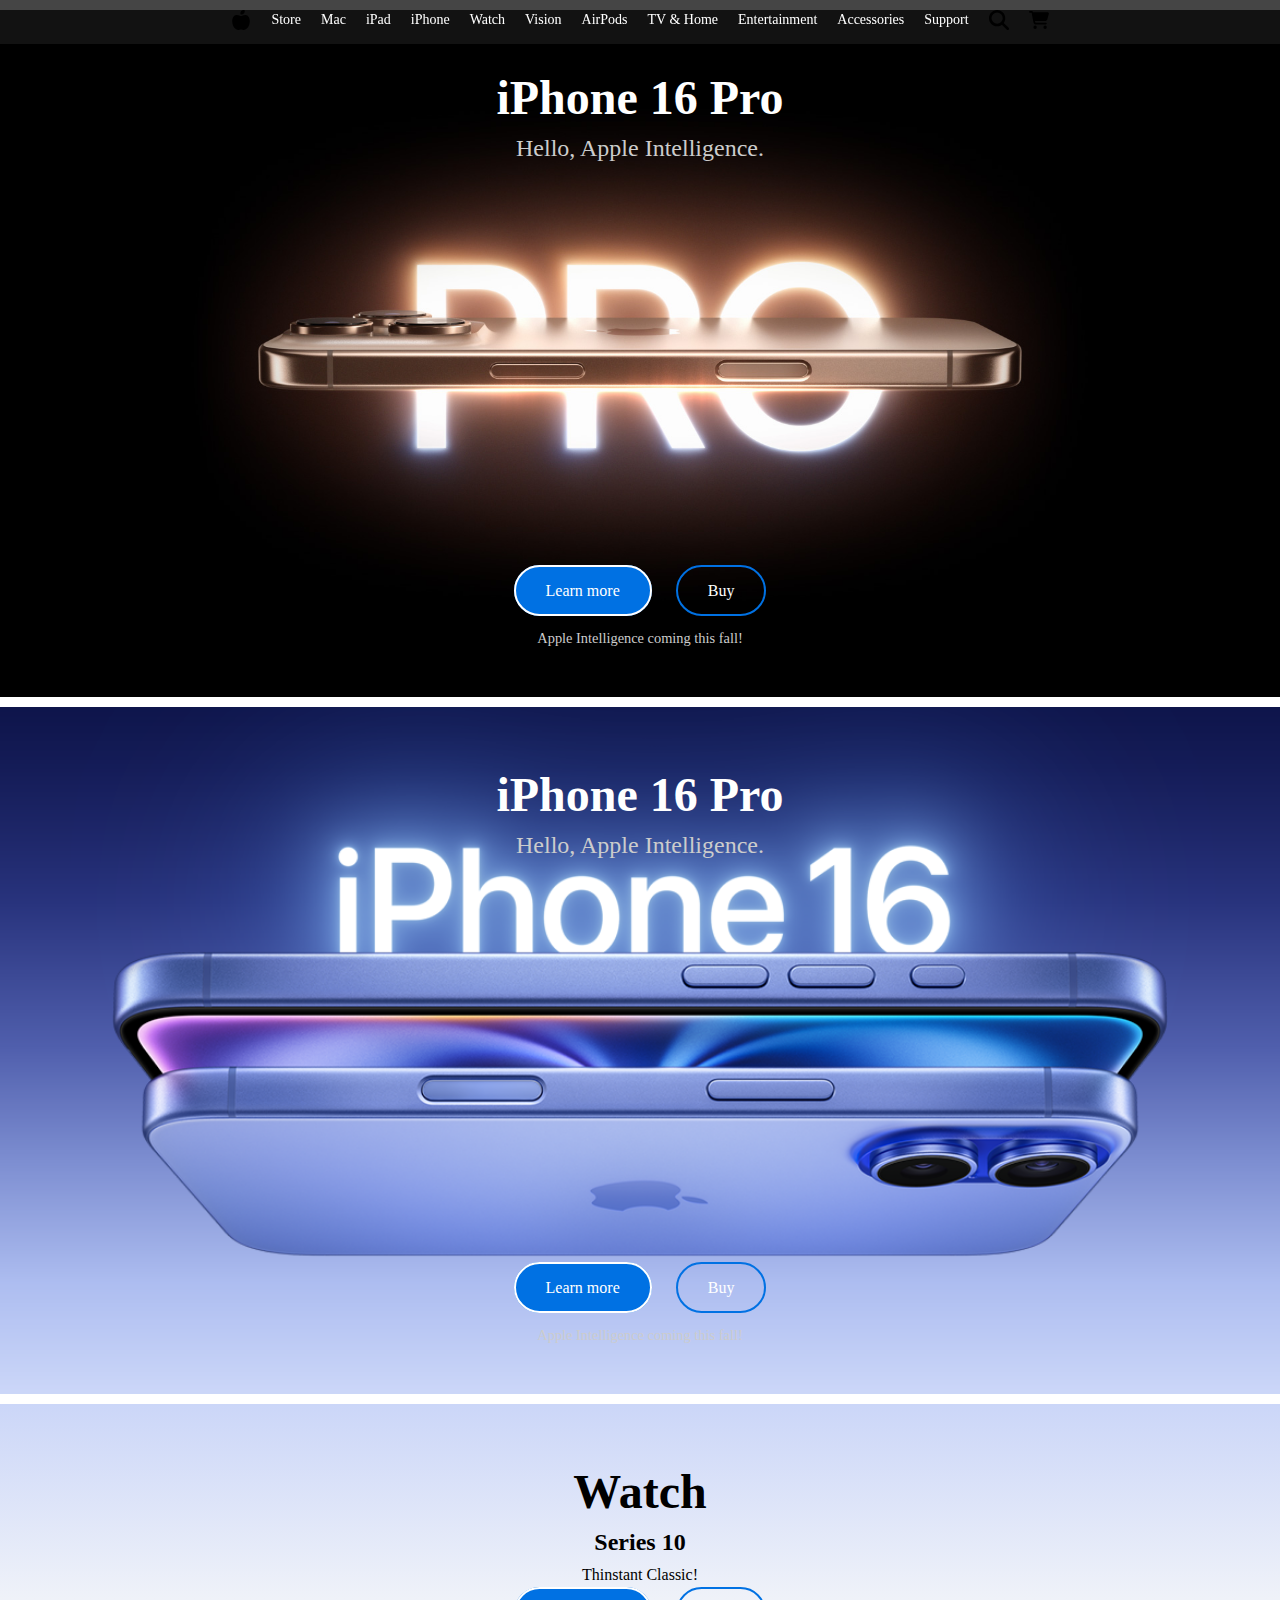
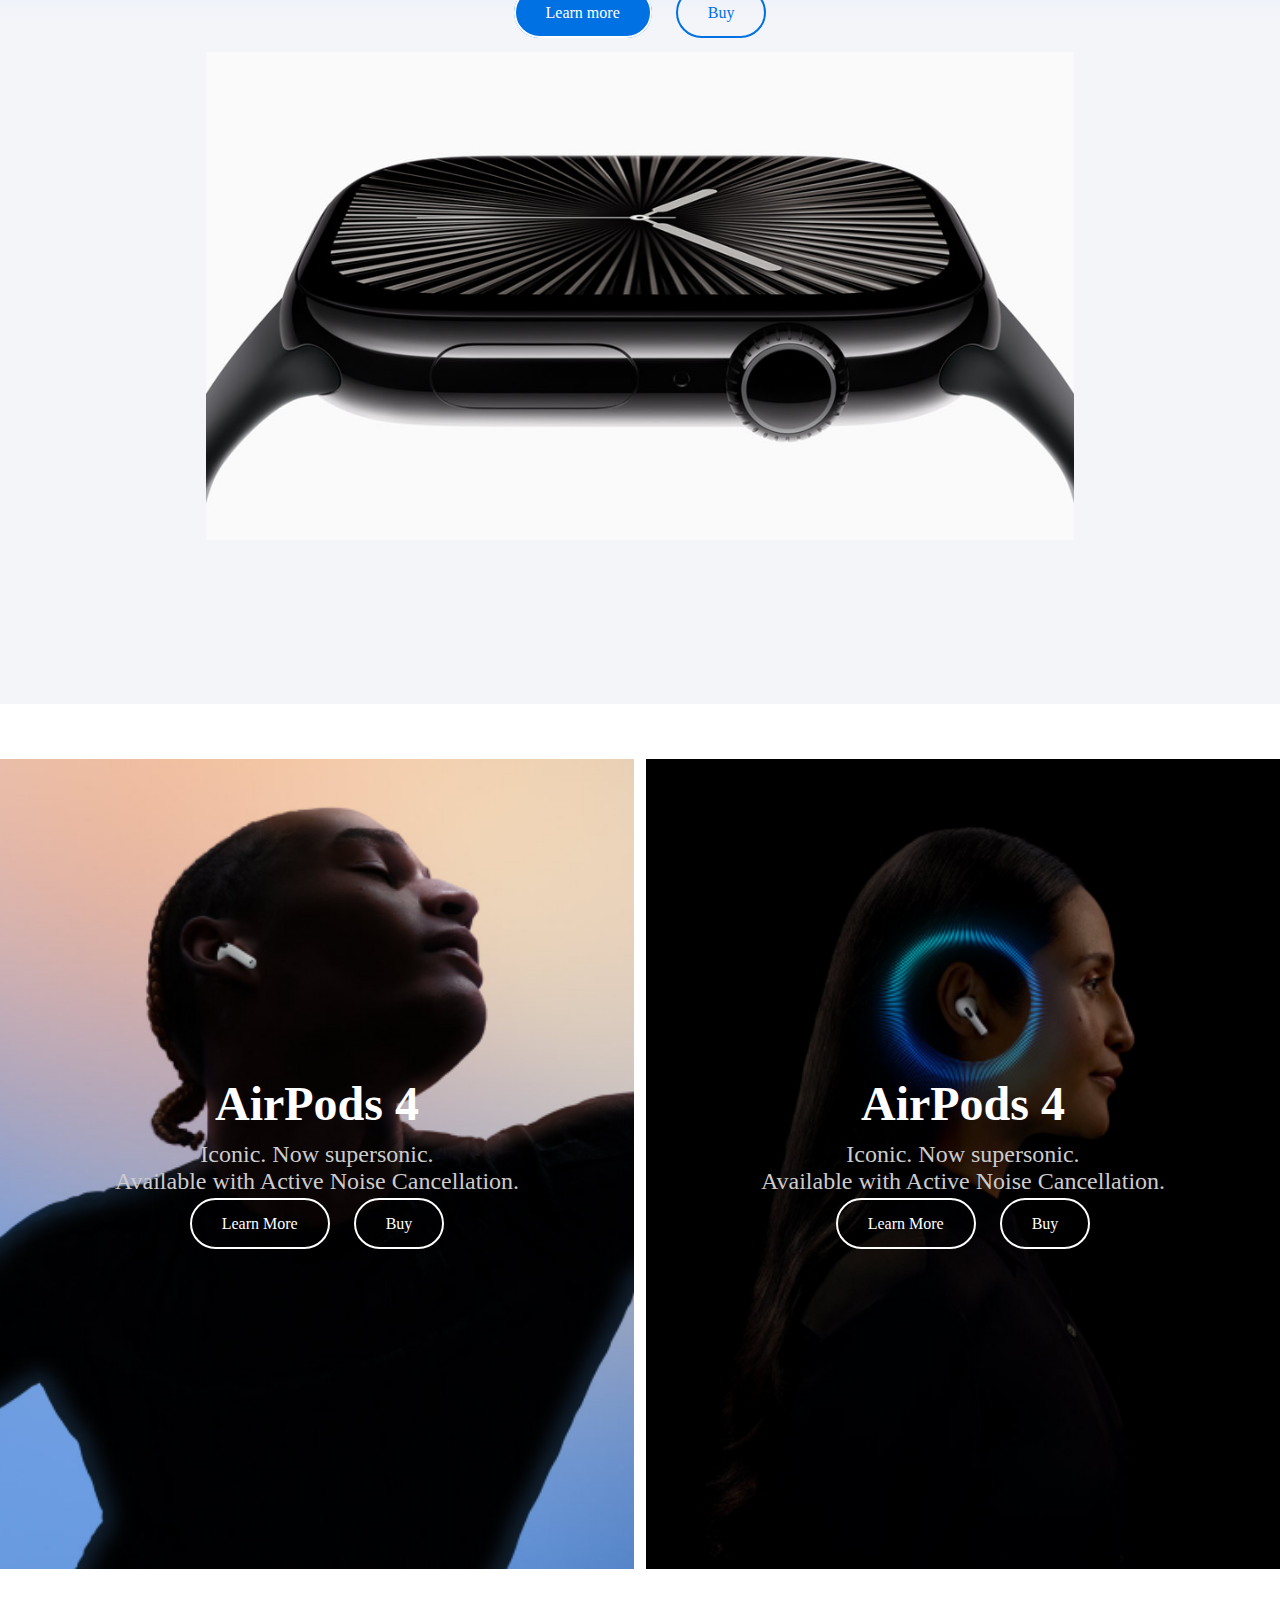
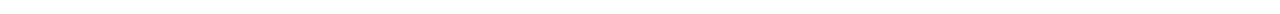
==== Assignments/Apple-Clone/index.html @ 14eb4946 "created the navbar of the website successfully. created hero sections and other sections as well.  a" ====
<!DOCTYPE html>
<html lang="en">
  <head>
    <meta charset="UTF-8" />
    <meta name="viewport" content="width=device-width, initial-scale=1.0" />
    <link rel="stylesheet" href="style.css" />

    <title>Apple Clone</title>
    <style></style>
  </head>

  <body>
    <header>
      <nav class="navbar">
        <div class="navbar-container">
          <ul class="navbar-links">
            <li>
              <a href="#"
                ><img src="apple-whole-solid.svg" alt="Apple Logo" class="logo"
              /></a>
            </li>
            <li><a href="#">Store</a></li>
            <li><a href="#">Mac</a></li>
            <li><a href="#">iPad</a></li>
            <li><a href="#">iPhone</a></li>
            <li><a href="#">Watch</a></li>
            <li><a href="#">Vision</a></li>
            <li><a href="#">AirPods</a></li>
            <li><a href="#">TV & Home</a></li>
            <li><a href="#">Entertainment</a></li>
            <li><a href="#">Accessories</a></li>
            <li><a href="#">Support</a></li>
            <li>
              <a href="#"
                ><img
                  src="magnifying-glass-solid.svg"
                  alt="Search"
                  class="icon"
              /></a>
            </li>
            <li>
              <a href="#"
                ><img src="cart-shopping-solid.svg" alt="Cart" class="icon"
              /></a>
            </li>
          </ul>
        </div>
      </nav>
    </header>

    <main>
      <!-- section 1  -->
      <section class="hero">
        <div class="hero-content">
          <div class="topdiv">
            <h1>iPhone 16 Pro</h1>
            <p class="subtitle">Hello, Apple Intelligence.</p>
          </div>
          <div class="hero-buttons">
            <a href="#" class="btn learn-more">Learn more</a>
            <a href="#" class="btn buy">Buy</a>
          </div>
          <p class="coming-soon">Apple Intelligence coming this fall!</p>
        </div>
      </section>

      <!-- section 2  -->
      <section class="hero2">
        <div class="hero-content">
          <div class="topdiv">
            <h1>iPhone 16 Pro</h1>
            <p class="subtitle">Hello, Apple Intelligence.</p>
          </div>
          <div class="hero-buttons">
            <a href="#" class="btn learn-more">Learn more</a>
            <a href="#" class="btn buy">Buy</a>
          </div>
          <p class="coming-soon">Apple Intelligence coming this fall!</p>
        </div>
      </section>

      <!-- section 3  -->
      <section class="hero3">
        <div class="hero-content">
          <div class="">
            <h1 style="color: black">Watch</h1>
            <h2 style="margin: 10px">Series 10</h2>
          </div>
          <p style="margin: 10px" class="">Thinstant Classic!</p>
          <div class="hero-buttons">
            <a href="#" class="btn learn-more">Learn more</a>
            <a style="color: #0071e3" href="#" class="btn buy">Buy</a>
          </div>
        </div>
        <div>
          <img width="70%" src="Apple-Watch-Series-10-hero.jpg" alt="Watch" />
        </div>
      </section>

      <!-- section 4  -->
      <section class="section4">

        <div class="sections section1">
          <div class="hero-content">
            <h1>AirPods 4</h1>
            <p class="subtitle">
              Iconic. Now supersonic.<br />Available with Active Noise
              Cancellation.
            </p>
            <div class="hero-buttons">
              <a href="#" class="btn">Learn More</a>
              <a href="#" class="btn buy-btn">Buy</a>
            </div>
          </div>
        </div>

        <div class="sections section2">
          <div class="hero-content">
            <h1>AirPods 4</h1>
            <p class="subtitle">
              Iconic. Now supersonic.<br />Available with Active Noise
              Cancellation.
            </p>
            <div class="hero-buttons">
              <a href="#" class="btn">Learn More</a>
              <a href="#" class="btn buy-btn">Buy</a>
            </div>
          </div>
        </div>

        
      </section>
      
    </main>

    <footer></footer>
  </body>
</html>
---- Assignments/Apple-Clone/style.css ----
* {
  margin: 0;
  padding: 0;
  box-sizing: border-box;
}

body {
  font-family: "Times New Roman", serif, sans-serif;
}
section {
  margin-top: 10px;
  padding: 0;
}
/* navbar  */
.navbar {
  background-color: rgba(22, 22, 23, 0.8);
  padding: 10px 20px;
  position: fixed;
  width: 100%;
  top: 0;
  z-index: 1000;
}

.navbar-container {
  max-width: 1200px;
  margin: 0 auto;
  display: flex;
  justify-content: center;
  align-items: center;
}

.navbar-logo {
  display: flex;
  align-items: center;
}

.logo {
  width: 20px;
  height: 20px;
}

.navbar-links {
  list-style: none;
  display: flex;
  gap: 20px;
}

.navbar-links li a {
  color: white;
  text-decoration: none;
  font-size: 14px;
  transition: color 0.3s ease;
}

.navbar-links li a:hover {
  color: #a1a1a1;
}

.navbar-icons {
  display: flex;
  gap: 15px;
}

.icon {
  width: 20px;
  height: 20px;
  cursor: pointer;
}

.icon:hover {
  opacity: 0.7;
}

/*  hero section  */
.hero {
  text-align: center;
  padding: 50px 20px;
  background-image: url(./hero_endframe__b3cjfkquc2s2_xlarge.jpg);
  background-repeat: no-repeat;
  background-size: cover;
  background-position: center;
  height: 100%;
}
.hero2 {
  text-align: center;
  padding: 50px 20px;
  background-image: url(./iphone-16.png);
  background-repeat: no-repeat;
  background-size: cover;
  background-position: center;
  height: 100%;
}
.hero3 {
  background: linear-gradient(
    0deg,
    rgba(243, 245, 249, 1) 0%,
    rgba(243, 245, 249, 1) 0%,
    rgba(243, 245, 249, 1) 76%,
    rgba(203, 214, 248, 1) 100%
  );
  text-align: center;
  padding: 50px 20px;
  height: 100vh;
}
.hero-content {
  max-width: 1200px;
  margin: 0 auto;
}

h1 {
  margin-top: 10px;
  font-size: 3em;
  color: white;
}

.subtitle {
  font-size: 1.5em;
  margin: 10px 0;
  color: #cccccc;
  font-weight: 400;
}

.topdiv {
  margin-bottom: 35%;
}
.hero-buttons {
  margin: 20px 0;
  margin-bottom: 30px;
}

.btn {
  padding: 15px 30px;
  margin: 0 10px;
  font-size: 16px;
  color: white;
  border: 2px solid white;
  border-radius: 50px;
  text-decoration: none;
  transition: background-color 0.3s ease;
}

.learn-more {
  background-color: #0071e3;
}

.buy {
  background-color: transparent;
  border-color: #0071e3;
}

.btn:hover {
  background-color: #004ea8;
}

.coming-soon {
  font-size: 0.9em;
  margin-top: 10px;
  color: #cccccc;
}

/* section 4 */
.section4 {
  width: 100%;
  height: 100vh;
  display: flex;
  justify-content: space-around;
  align-items: center;gap: 12px;
}
.sections {
  width: 50%;
  height: 90vh;
  background: linear-gradient(to bottom right, #F9E9E0, #A5CBE4);
  display: flex;
  justify-content: center;
  align-items: center;
  text-align: center;
  color: white;
  position: relative;
}
.section1{
    background-image: url(airpods.png);
    background-position: center;
    background-repeat: no-repeat;
    background-size: cover;
}
.section2{
    background-image: url(Screenshot\ 2024-10-23\ 020349.png);
    background-position: center;
    background-repeat: no-repeat;
    background-size: cover;
}
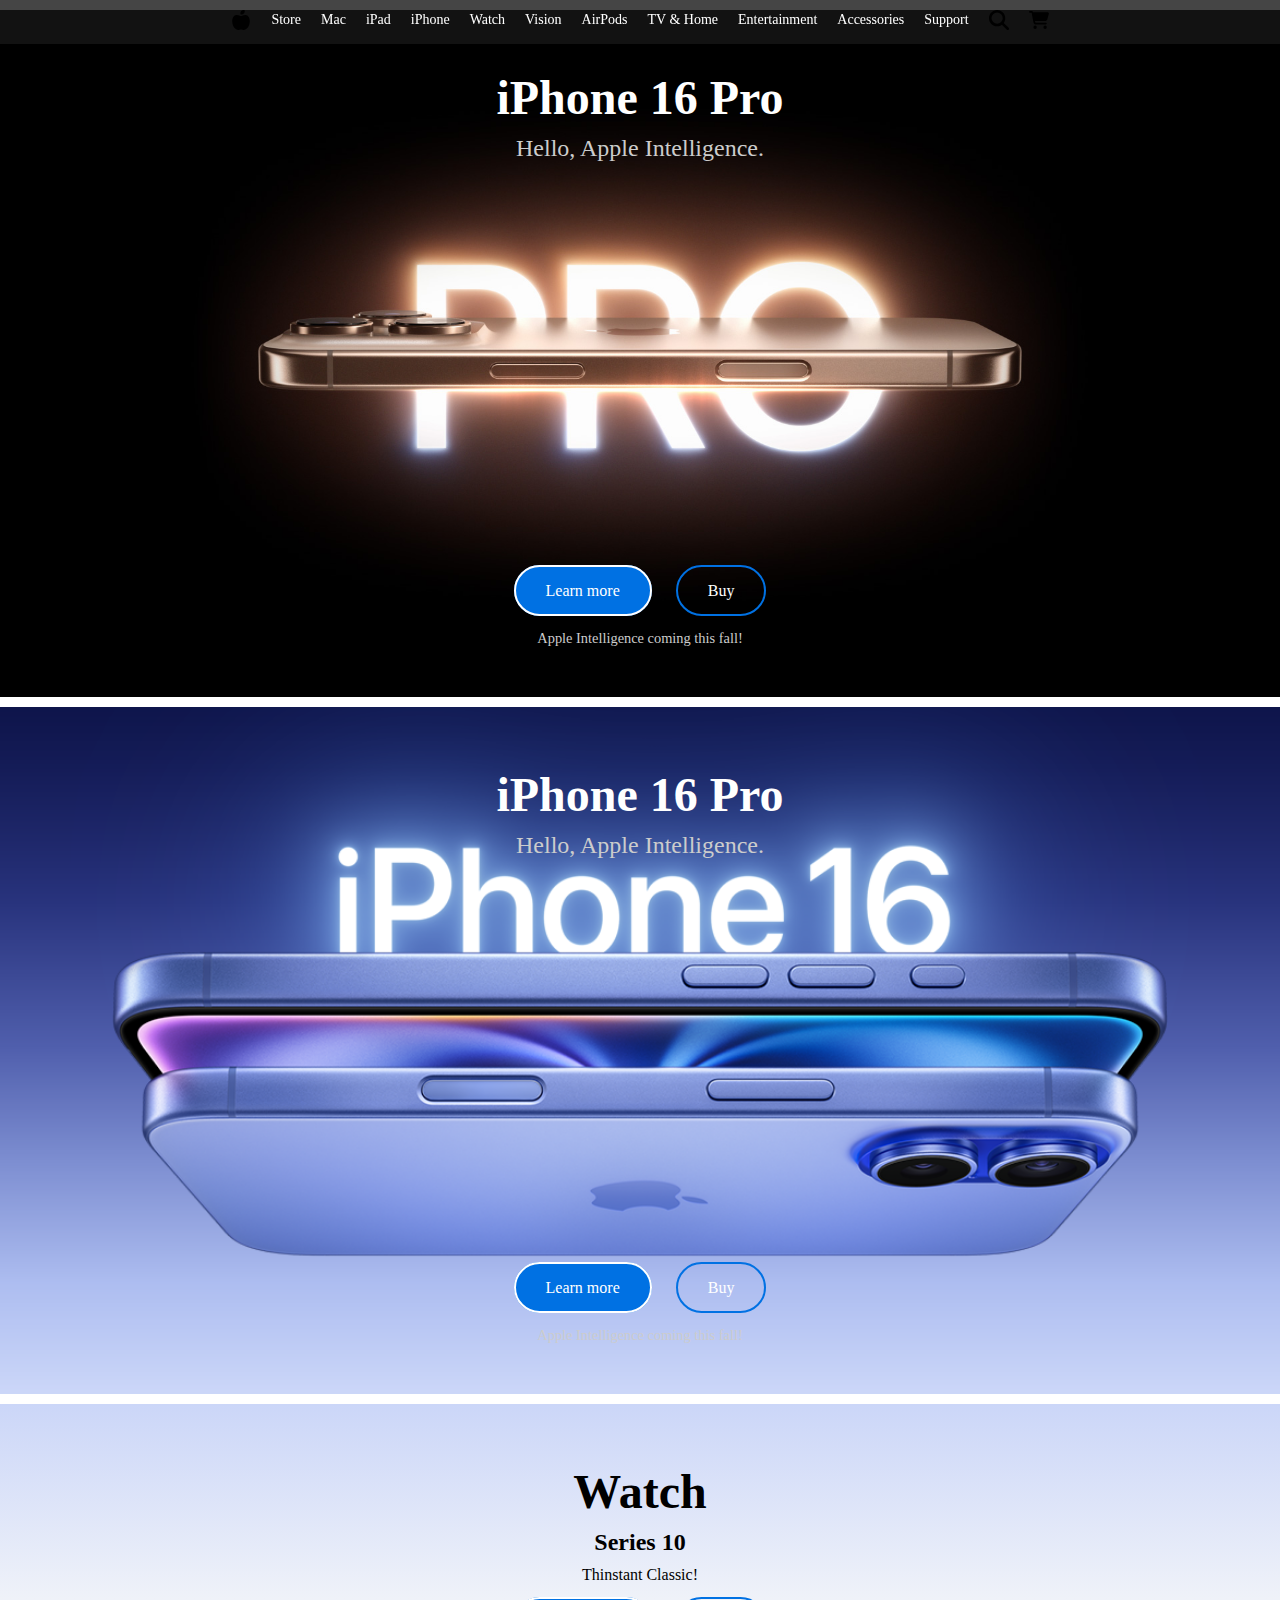
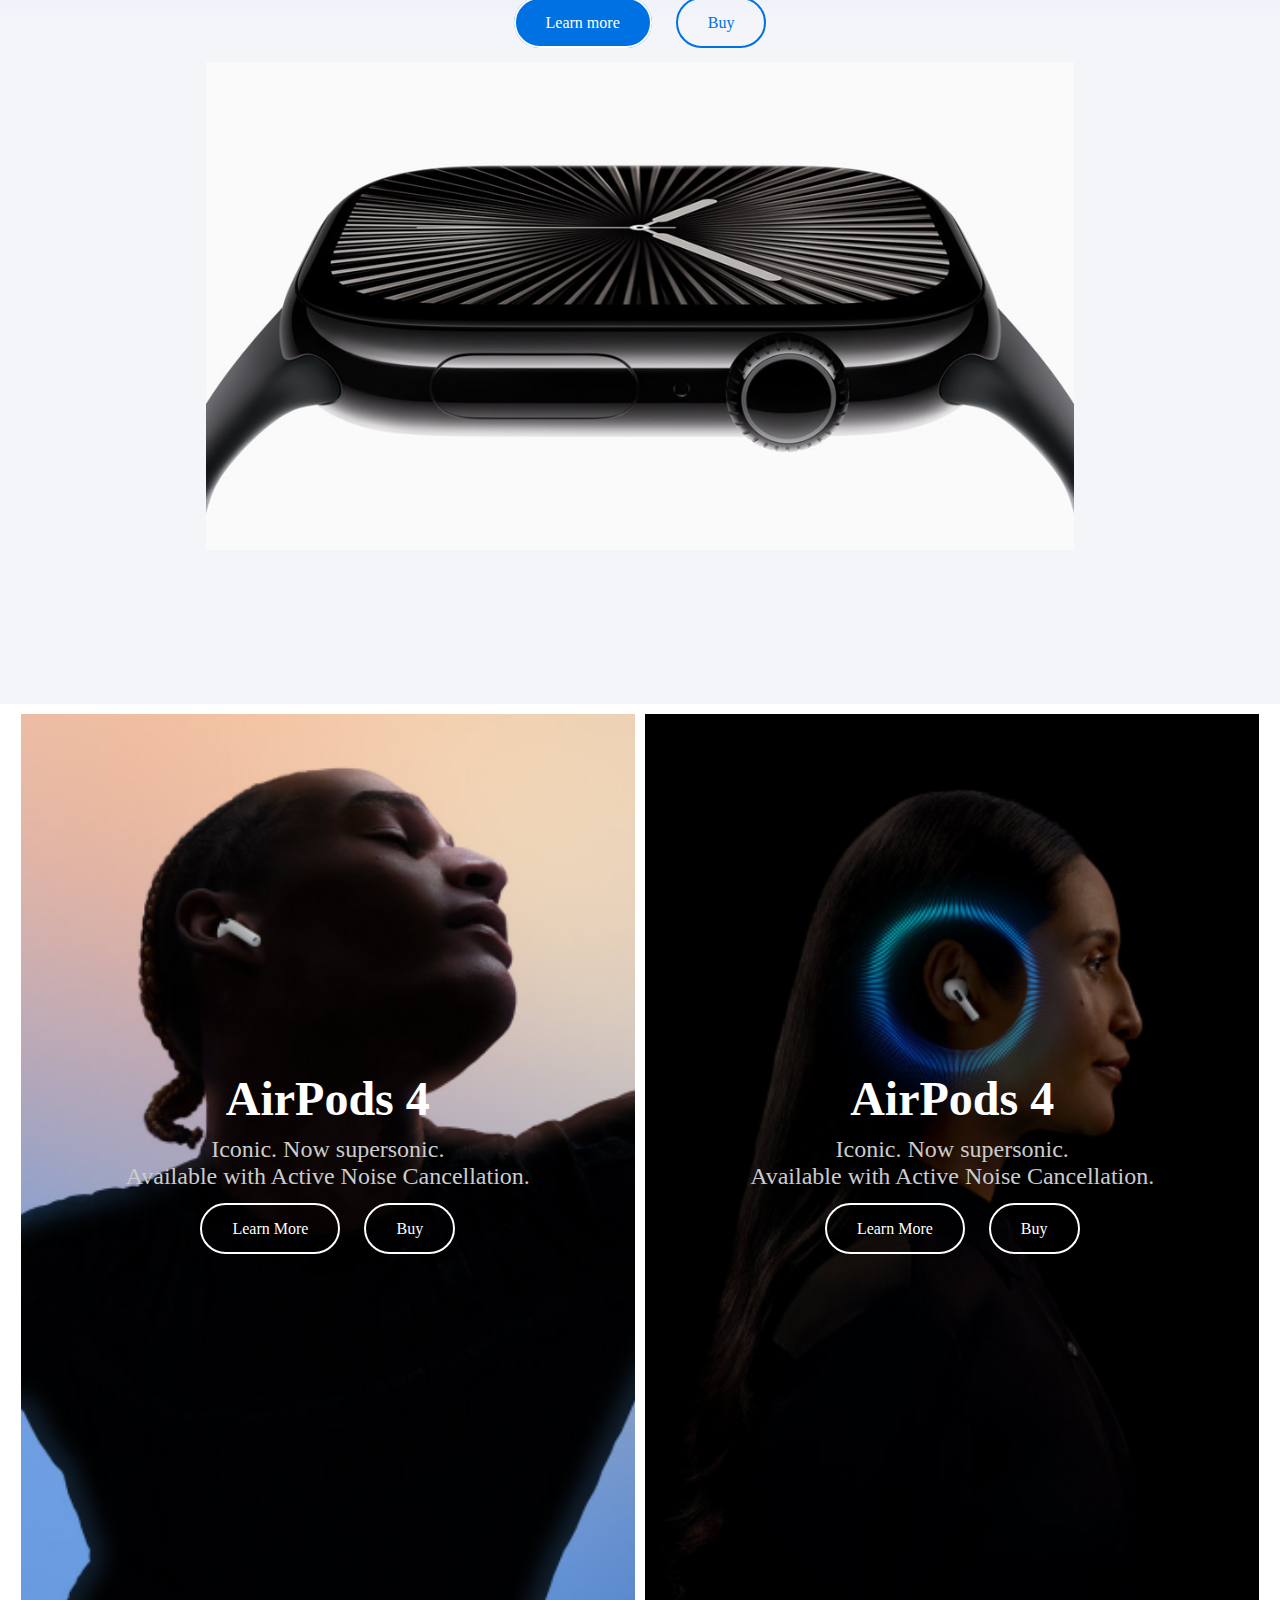
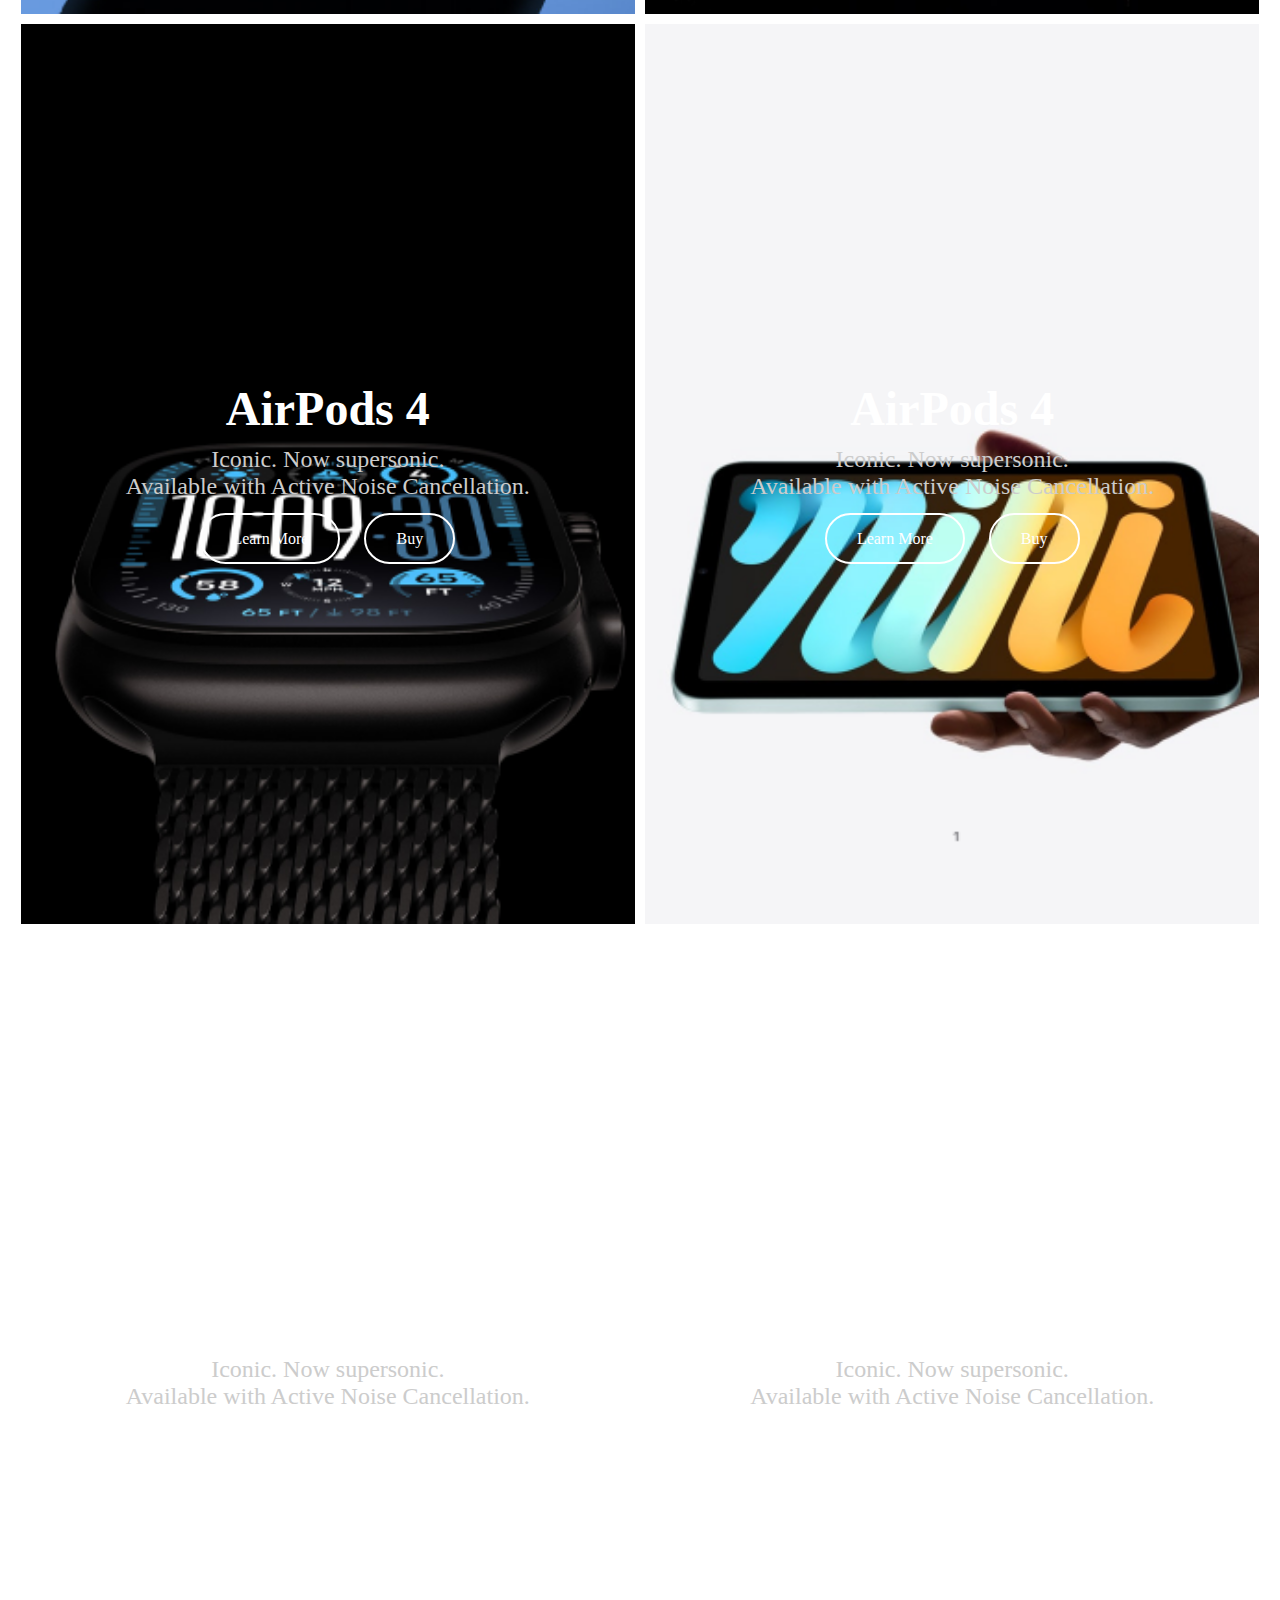
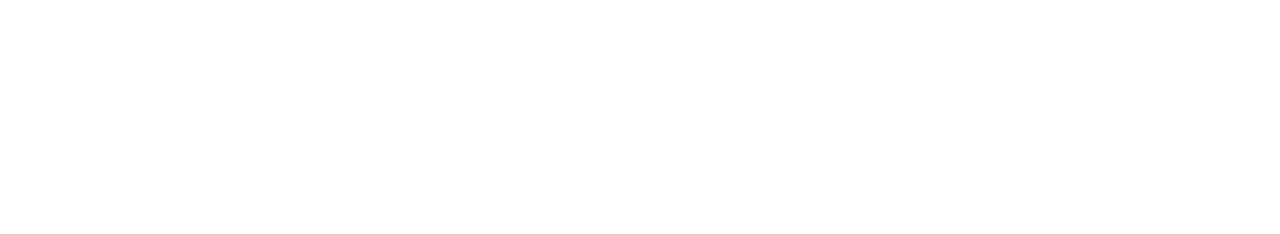
==== commit d377ed6a: "made some change. added assets folder and move all picture over there. made other sections as well." ====
--- a/Assignments/Apple-Clone/index.html
+++ b/Assignments/Apple-Clone/index.html
@@ -16,7 +16,7 @@
           <ul class="navbar-links">
             <li>
               <a href="#"
-                ><img src="apple-whole-solid.svg" alt="Apple Logo" class="logo"
+                ><img src="./assets/apple-whole-solid.svg" alt="Apple Logo" class="logo"
               /></a>
             </li>
             <li><a href="#">Store</a></li>
@@ -33,14 +33,14 @@
             <li>
               <a href="#"
                 ><img
-                  src="magnifying-glass-solid.svg"
+                  src="./assets/magnifying-glass-solid.svg"
                   alt="Search"
                   class="icon"
               /></a>
             </li>
             <li>
               <a href="#"
-                ><img src="cart-shopping-solid.svg" alt="Cart" class="icon"
+                ><img src="./assets/cart-shopping-solid.svg" alt="Cart" class="icon"
               /></a>
             </li>
           </ul>
@@ -93,43 +93,94 @@
           </div>
         </div>
         <div>
-          <img width="70%" src="Apple-Watch-Series-10-hero.jpg" alt="Watch" />
+          <img width="70%" src="./assets/Apple-Watch-Series-10-hero-240909_big.jpg.large.jpg" alt="Watch" />
         </div>
       </section>
 
-      <!-- section 4  -->
+
+      <!-- section 4 -->
       <section class="section4">
 
         <div class="sections section1">
-          <div class="hero-content">
-            <h1>AirPods 4</h1>
-            <p class="subtitle">
-              Iconic. Now supersonic.<br />Available with Active Noise
-              Cancellation.
-            </p>
-            <div class="hero-buttons">
-              <a href="#" class="btn">Learn More</a>
-              <a href="#" class="btn buy-btn">Buy</a>
+            <div class="hero-content">
+                <h1>AirPods 4</h1>
+                <p class="subtitle">
+                    Iconic. Now supersonic.<br />Available with Active Noise Cancellation.
+                </p>
+                <div class="hero-buttons">
+                    <a href="#" class="btn">Learn More</a>
+                    <a href="#" class="btn buy-btn">Buy</a>
+                </div>
             </div>
-          </div>
         </div>
-
+    
         <div class="sections section2">
-          <div class="hero-content">
-            <h1>AirPods 4</h1>
-            <p class="subtitle">
-              Iconic. Now supersonic.<br />Available with Active Noise
-              Cancellation.
-            </p>
-            <div class="hero-buttons">
-              <a href="#" class="btn">Learn More</a>
-              <a href="#" class="btn buy-btn">Buy</a>
+            <div class="hero-content">
+                <h1>AirPods 4</h1>
+                <p class="subtitle">
+                    Iconic. Now supersonic.<br />Available with Active Noise Cancellation.
+                </p>
+                <div class="hero-buttons">
+                    <a href="#" class="btn">Learn More</a>
+                    <a href="#" class="btn buy-btn">Buy</a>
+                </div>
             </div>
-          </div>
         </div>
-
-        
-      </section>
+    
+        <div class="sections section3">
+            <div class="hero-content">
+                <h1>AirPods 4</h1>
+                <p class="subtitle">
+                    Iconic. Now supersonic.<br />Available with Active Noise Cancellation.
+                </p>
+                <div class="hero-buttons">
+                    <a href="#" class="btn">Learn More</a>
+                    <a href="#" class="btn buy-btn">Buy</a>
+                </div>
+            </div>
+        </div>
+    
+        <div class="sections sectionf">
+            <div class="hero-content">
+                <h1>AirPods 4</h1>
+                <p class="subtitle">
+                    Iconic. Now supersonic.<br />Available with Active Noise Cancellation.
+                </p>
+                <div class="hero-buttons">
+                    <a href="#" class="btn">Learn More</a>
+                    <a href="#" class="btn buy-btn">Buy</a>
+                </div>
+            </div>
+        </div>
+    
+        <div class="sections section5">
+            <div class="hero-content">
+                <h1>AirPods 4</h1>
+                <p class="subtitle">
+                    Iconic. Now supersonic.<br />Available with Active Noise Cancellation.
+                </p>
+                <div class="hero-buttons">
+                    <a href="#" class="btn">Learn More</a>
+                    <a href="#" class="btn buy-btn">Buy</a>
+                </div>
+            </div>
+        </div>
+    
+        <div class="sections section6">
+            <div class="hero-content">
+                <h1>AirPods 4</h1>
+                <p class="subtitle">
+                    Iconic. Now supersonic.<br />Available with Active Noise Cancellation.
+                </p>
+                <div class="hero-buttons">
+                    <a href="#" class="btn">Learn More</a>
+                    <a href="#" class="btn buy-btn">Buy</a>
+                </div>
+            </div>
+        </div>
+    
+    </section>
+    
       
     </main>
 
--- a/Assignments/Apple-Clone/style.css
+++ b/Assignments/Apple-Clone/style.css
@@ -75,7 +75,7 @@
 .hero {
   text-align: center;
   padding: 50px 20px;
-  background-image: url(./hero_endframe__b3cjfkquc2s2_xlarge.jpg);
+  background-image: url(./assets/hero_endframe__b3cjfkquc2s2_xlarge.jpg);
   background-repeat: no-repeat;
   background-size: cover;
   background-position: center;
@@ -84,7 +84,7 @@
 .hero2 {
   text-align: center;
   padding: 50px 20px;
-  background-image: url(./iphone-16.png);
+  background-image: url(./assets/iphone-16.png);
   background-repeat: no-repeat;
   background-size: cover;
   background-position: center;
@@ -124,7 +124,7 @@
   margin-bottom: 35%;
 }
 .hero-buttons {
-  margin: 20px 0;
+  margin: 30px 0;
   margin-bottom: 30px;
 }
 
@@ -163,13 +163,15 @@
   width: 100%;
   height: 100vh;
   display: flex;
-  justify-content: space-around;
-  align-items: center;gap: 12px;
-}
+  justify-content: center;
+  align-items: center;
+  flex-wrap: wrap; /* Allow wrapping to create multiple rows */
+  gap: 10px; /* Space between sections */
+}
+
 .sections {
-  width: 50%;
-  height: 90vh;
-  background: linear-gradient(to bottom right, #F9E9E0, #A5CBE4);
+  width: 48%; /* Width set to allow 2 sections per row */
+  height: 100vh; /* Adjusted height to fit 3 rows */
   display: flex;
   justify-content: center;
   align-items: center;
@@ -177,15 +179,41 @@
   color: white;
   position: relative;
 }
-.section1{
-    background-image: url(airpods.png);
-    background-position: center;
-    background-repeat: no-repeat;
-    background-size: cover;
-}
-.section2{
-    background-image: url(Screenshot\ 2024-10-23\ 020349.png);
-    background-position: center;
-    background-repeat: no-repeat;
-    background-size: cover;
-}
+
+/* Different background images for each section */
+.section1 {
+  background-image: url(./assets/airpods.png);
+  background-position: center;
+  background-repeat: no-repeat;
+  background-size: cover;
+}
+.section2 {
+  background-image: url(./assets/Screenshot\ 2024-10-23\ 020349.png);
+  background-position: center;
+  background-repeat: no-repeat;
+  background-size: cover;
+}
+.section3 {
+  background-image: url(./assets/applewatch.png);
+  background-position: center;
+  background-repeat: no-repeat;
+  background-size: cover;
+}
+.sectionf {
+  background-image: url(./assets/ipod.png);
+  background-position: center;
+  background-repeat: no-repeat;
+  background-size: cover;
+}
+.section5 {
+  background-image: url(./assets/);
+  background-position: center;
+  background-repeat: no-repeat;
+  background-size: cover;
+}
+.section6 {
+  /* background-image: url(./assets/image6.png); */
+  background-position: center;
+  background-repeat: no-repeat;
+  background-size: cover;
+}
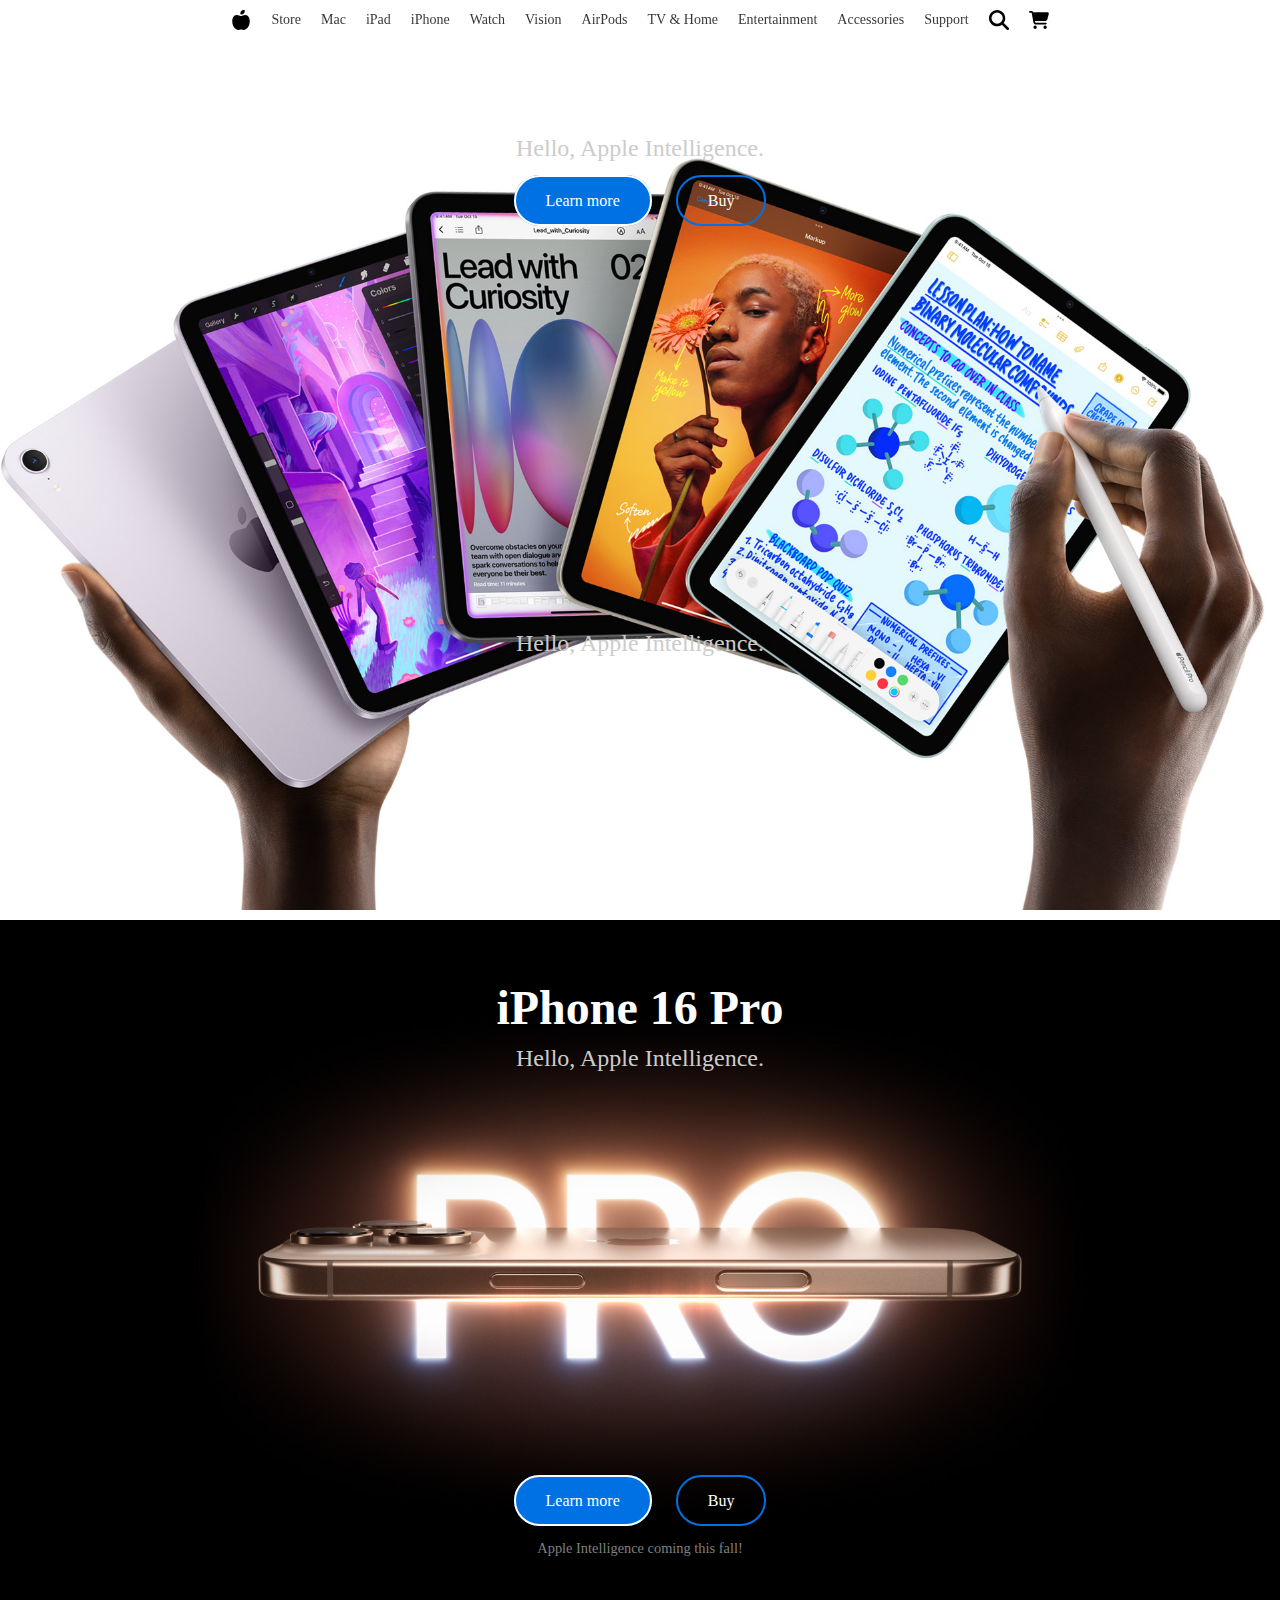
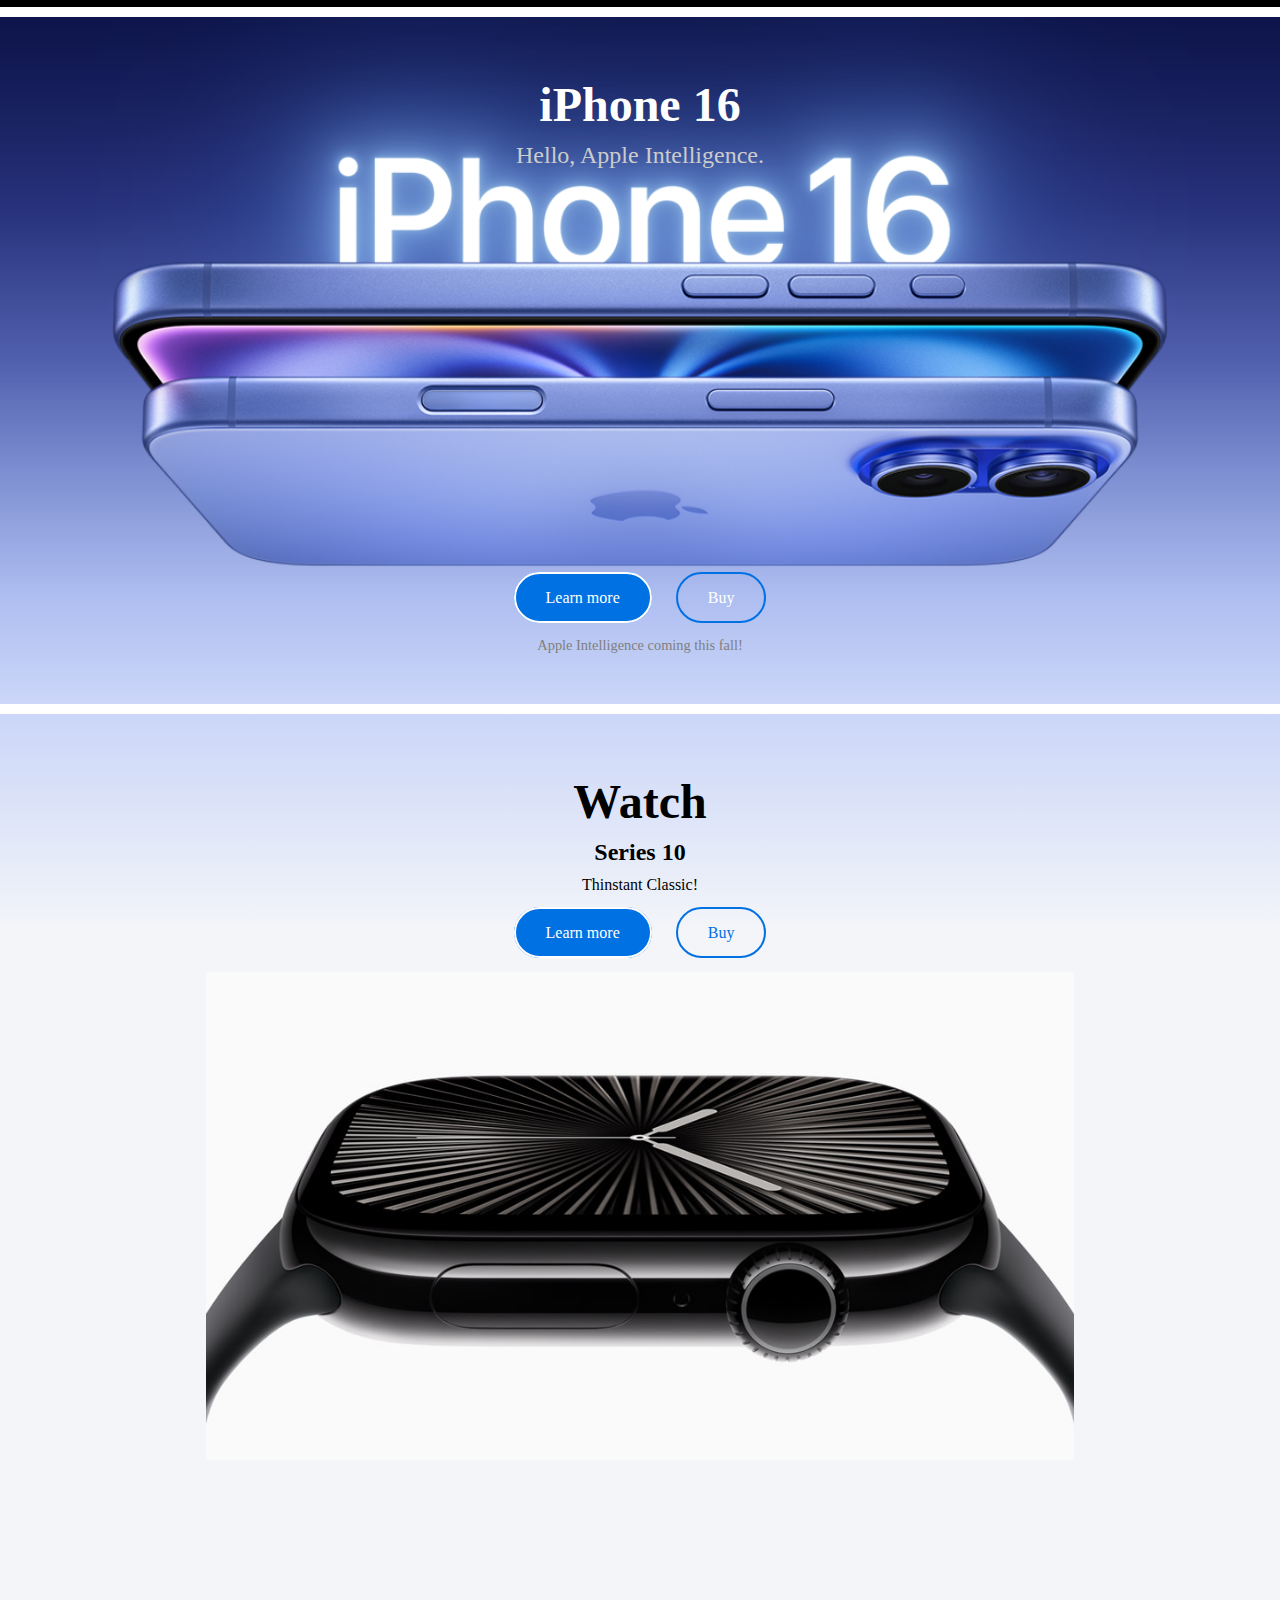
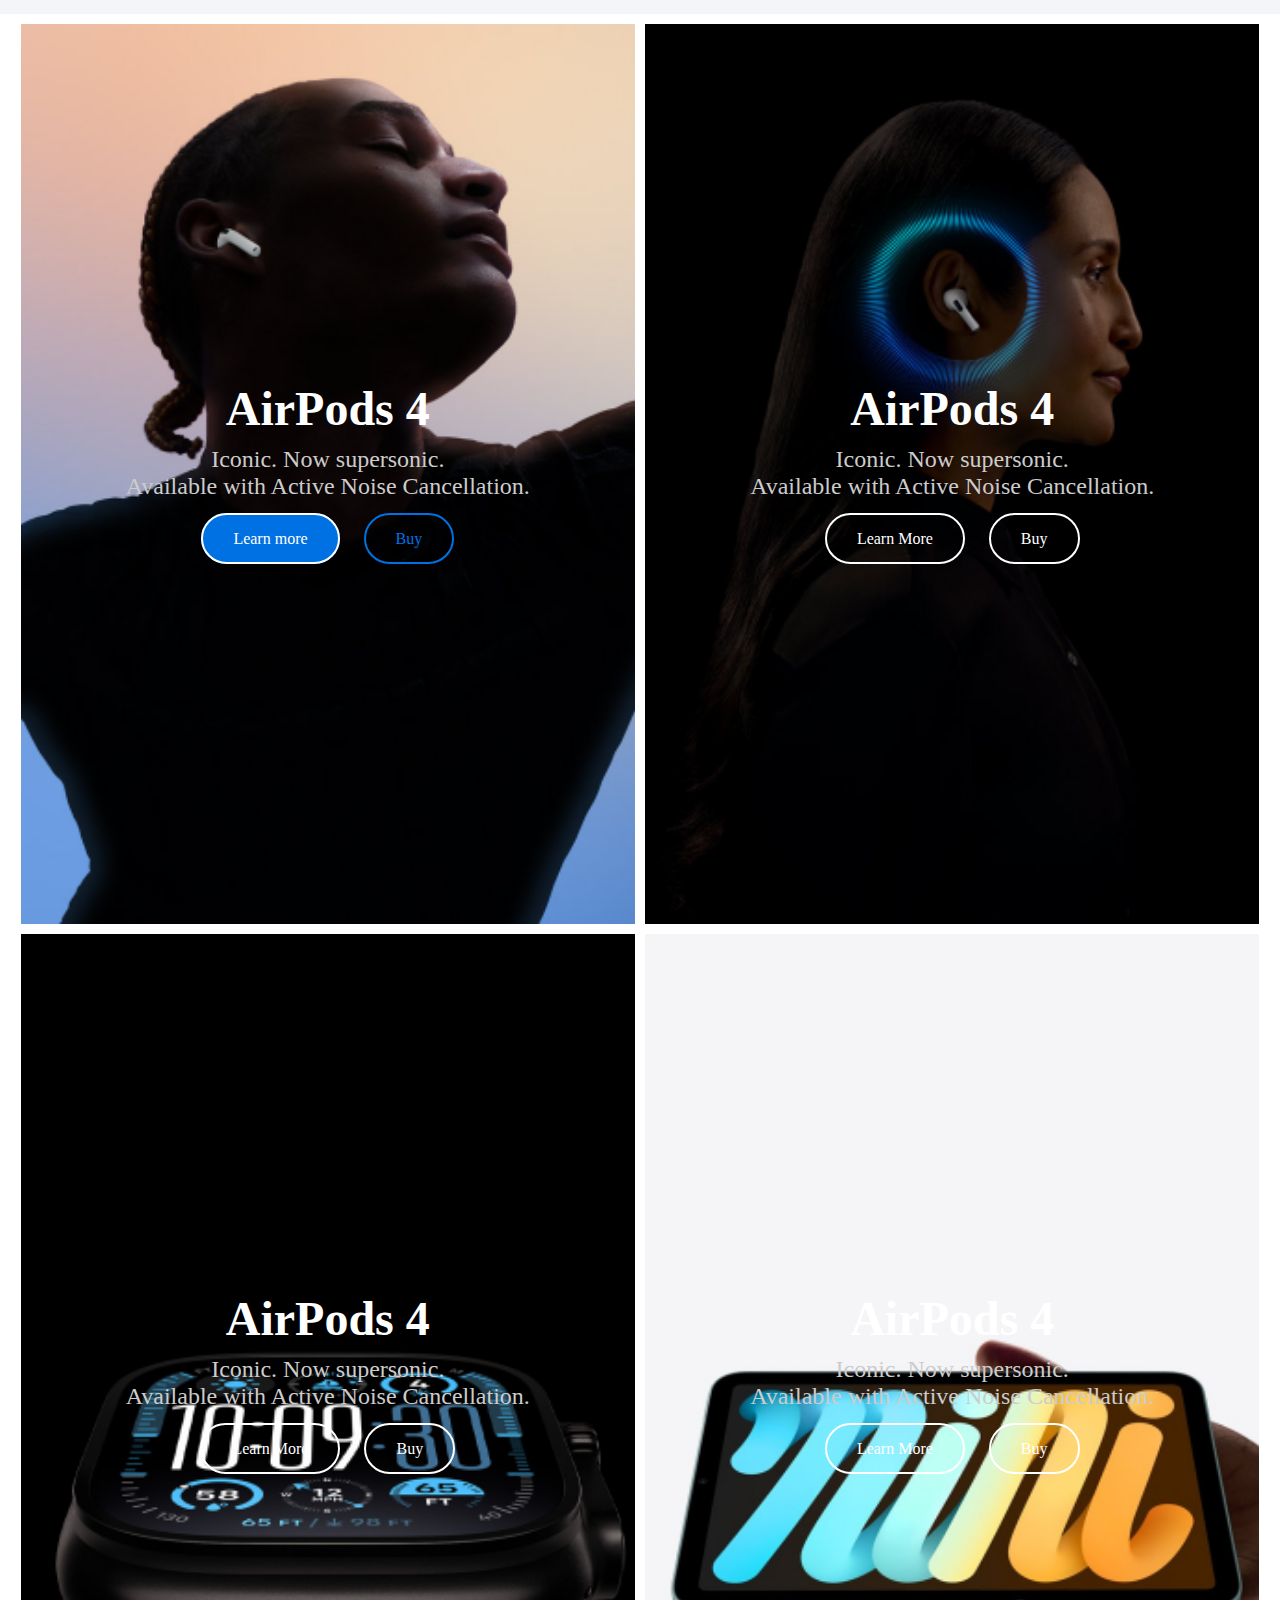
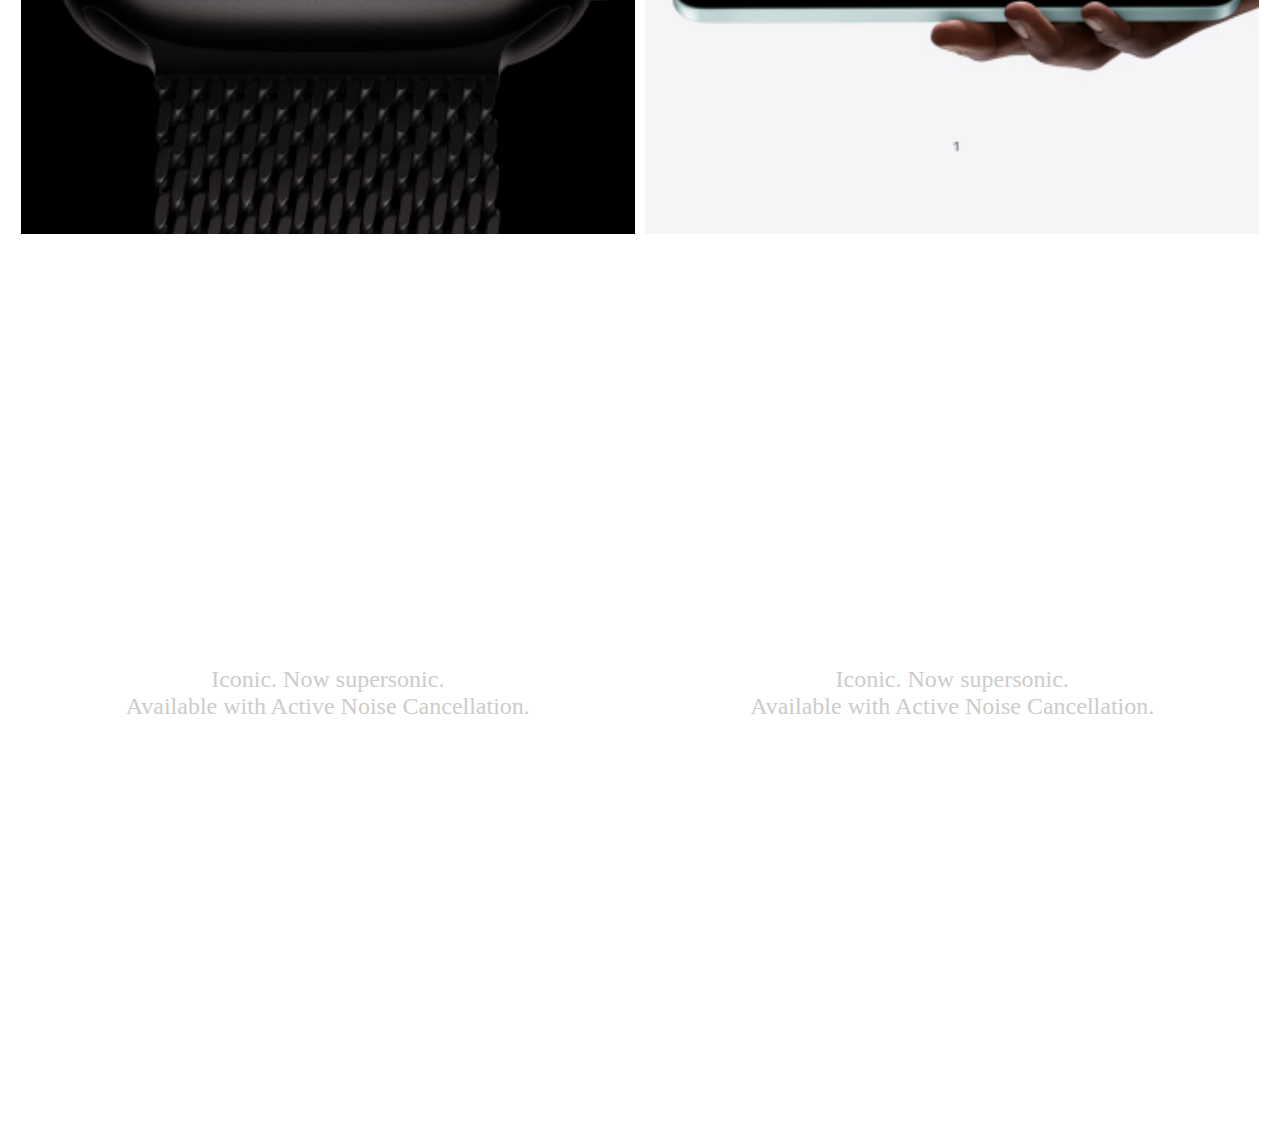
==== commit 473acfae: "added one more section on the top" ====
--- a/Assignments/Apple-Clone/index.html
+++ b/Assignments/Apple-Clone/index.html
@@ -49,6 +49,21 @@
     </header>
 
     <main>
+       <!-- section 0  -->
+       <section class="hero0">
+        <div class="hero-content">
+          <div class="topdiv">
+            <h1>iPad mini</h1>
+            <p class="subtitle">Hello, Apple Intelligence.</p>
+             <div class="hero-buttons">
+            <a href="#" class="btn learn-more">Learn more</a>
+            <a href="#" class="btn buy">Buy</a>
+          </div>
+          </div>
+         
+          <p class="subtitle">Hello, Apple Intelligence.</p>
+        </div>
+      </section>
       <!-- section 1  -->
       <section class="hero">
         <div class="hero-content">
@@ -68,7 +83,7 @@
       <section class="hero2">
         <div class="hero-content">
           <div class="topdiv">
-            <h1>iPhone 16 Pro</h1>
+            <h1>iPhone 16</h1>
             <p class="subtitle">Hello, Apple Intelligence.</p>
           </div>
           <div class="hero-buttons">
@@ -108,8 +123,8 @@
                     Iconic. Now supersonic.<br />Available with Active Noise Cancellation.
                 </p>
                 <div class="hero-buttons">
-                    <a href="#" class="btn">Learn More</a>
-                    <a href="#" class="btn buy-btn">Buy</a>
+                  <a href="#" class="btn learn-more">Learn more</a>
+                  <a style="color: #0071e3" href="#" class="btn buy">Buy</a>
                 </div>
             </div>
         </div>
--- a/Assignments/Apple-Clone/style.css
+++ b/Assignments/Apple-Clone/style.css
@@ -13,7 +13,7 @@
 }
 /* navbar  */
 .navbar {
-  background-color: rgba(22, 22, 23, 0.8);
+  background-color: rgba(255, 255, 255, .8);
   padding: 10px 20px;
   position: fixed;
   width: 100%;
@@ -46,7 +46,7 @@
 }
 
 .navbar-links li a {
-  color: white;
+  color:  rgba(0, 0, 0, .8);
   text-decoration: none;
   font-size: 14px;
   transition: color 0.3s ease;
@@ -72,6 +72,15 @@
 }
 
 /*  hero section  */
+.hero0{
+  text-align: center;
+  padding: 50px 20px;
+  background-image: url(./assets/ipad.jpg);
+  background-repeat: no-repeat;
+  background-size: contain;
+  background-position: bottom;
+  height: 100vh;
+}
 .hero {
   text-align: center;
   padding: 50px 20px;
@@ -155,7 +164,7 @@
 .coming-soon {
   font-size: 0.9em;
   margin-top: 10px;
-  color: #cccccc;
+  color: #7f7f7f;
 }
 
 /* section 4 */
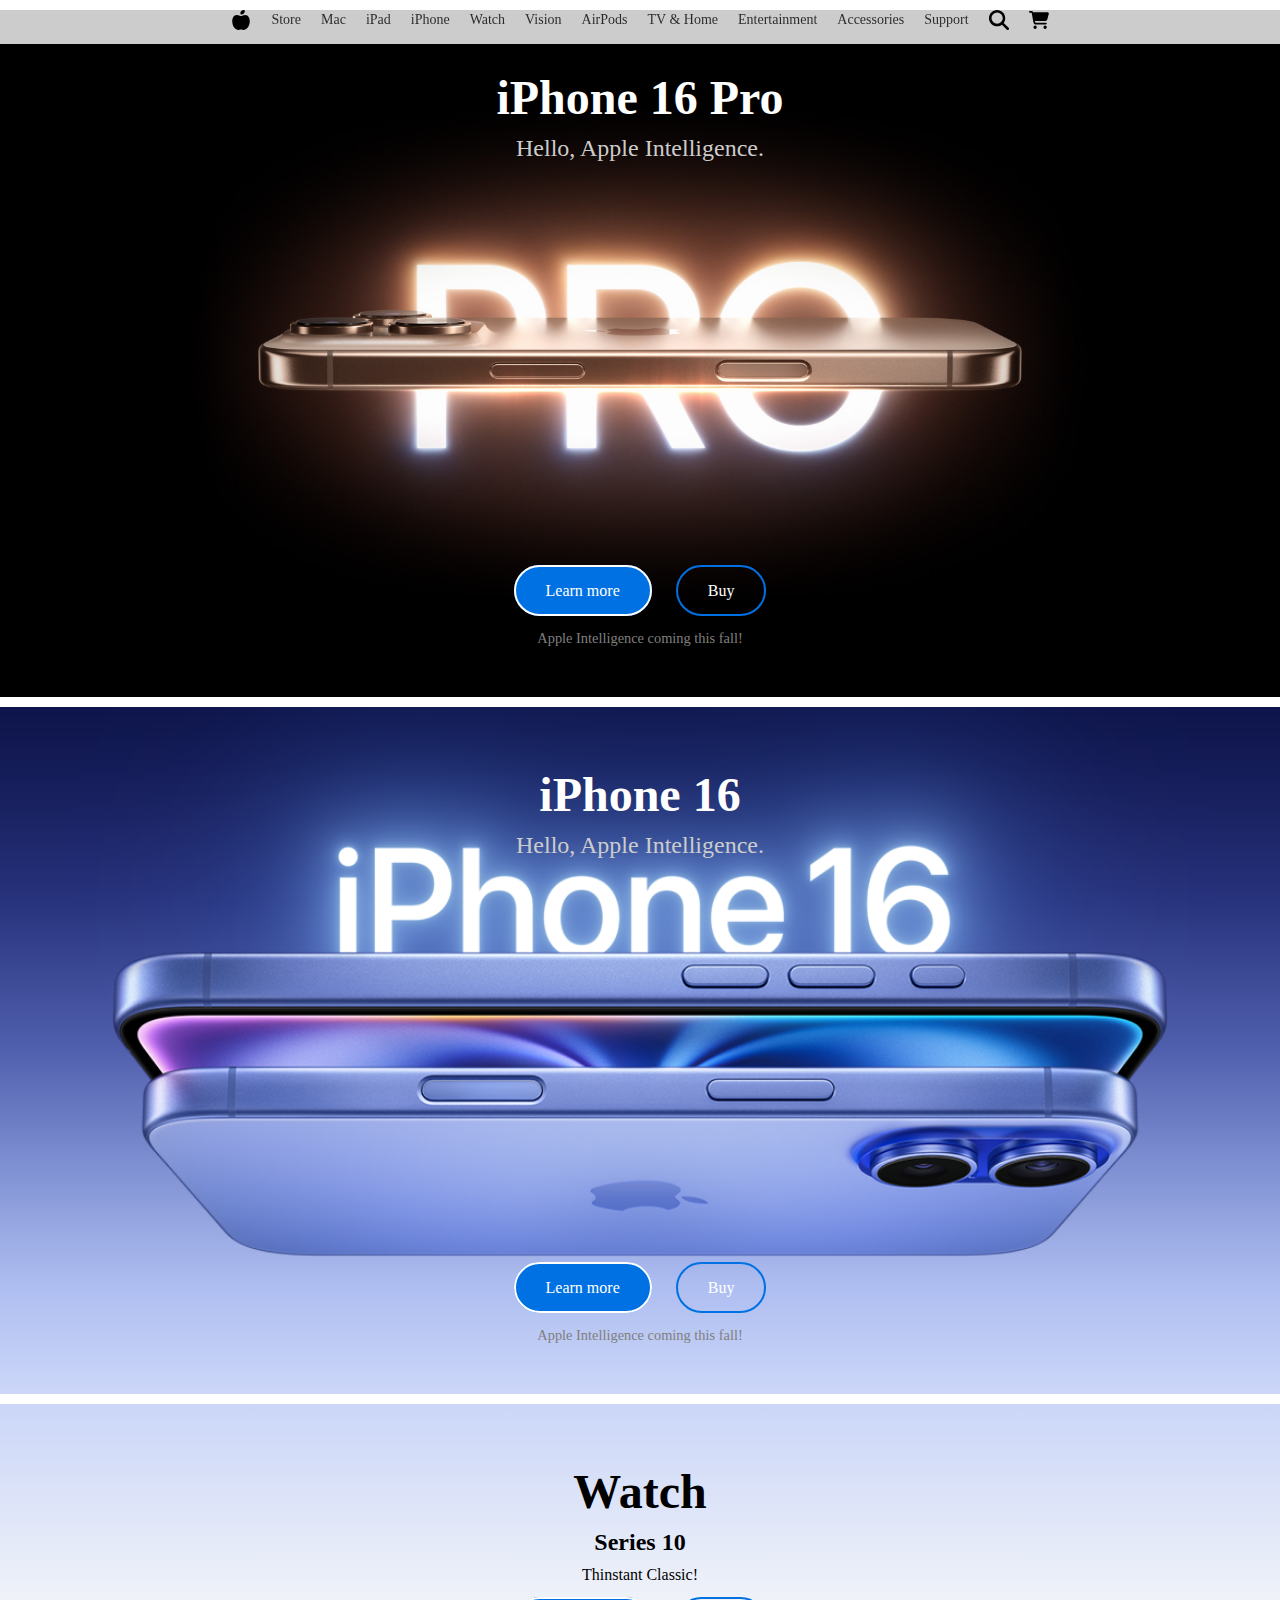
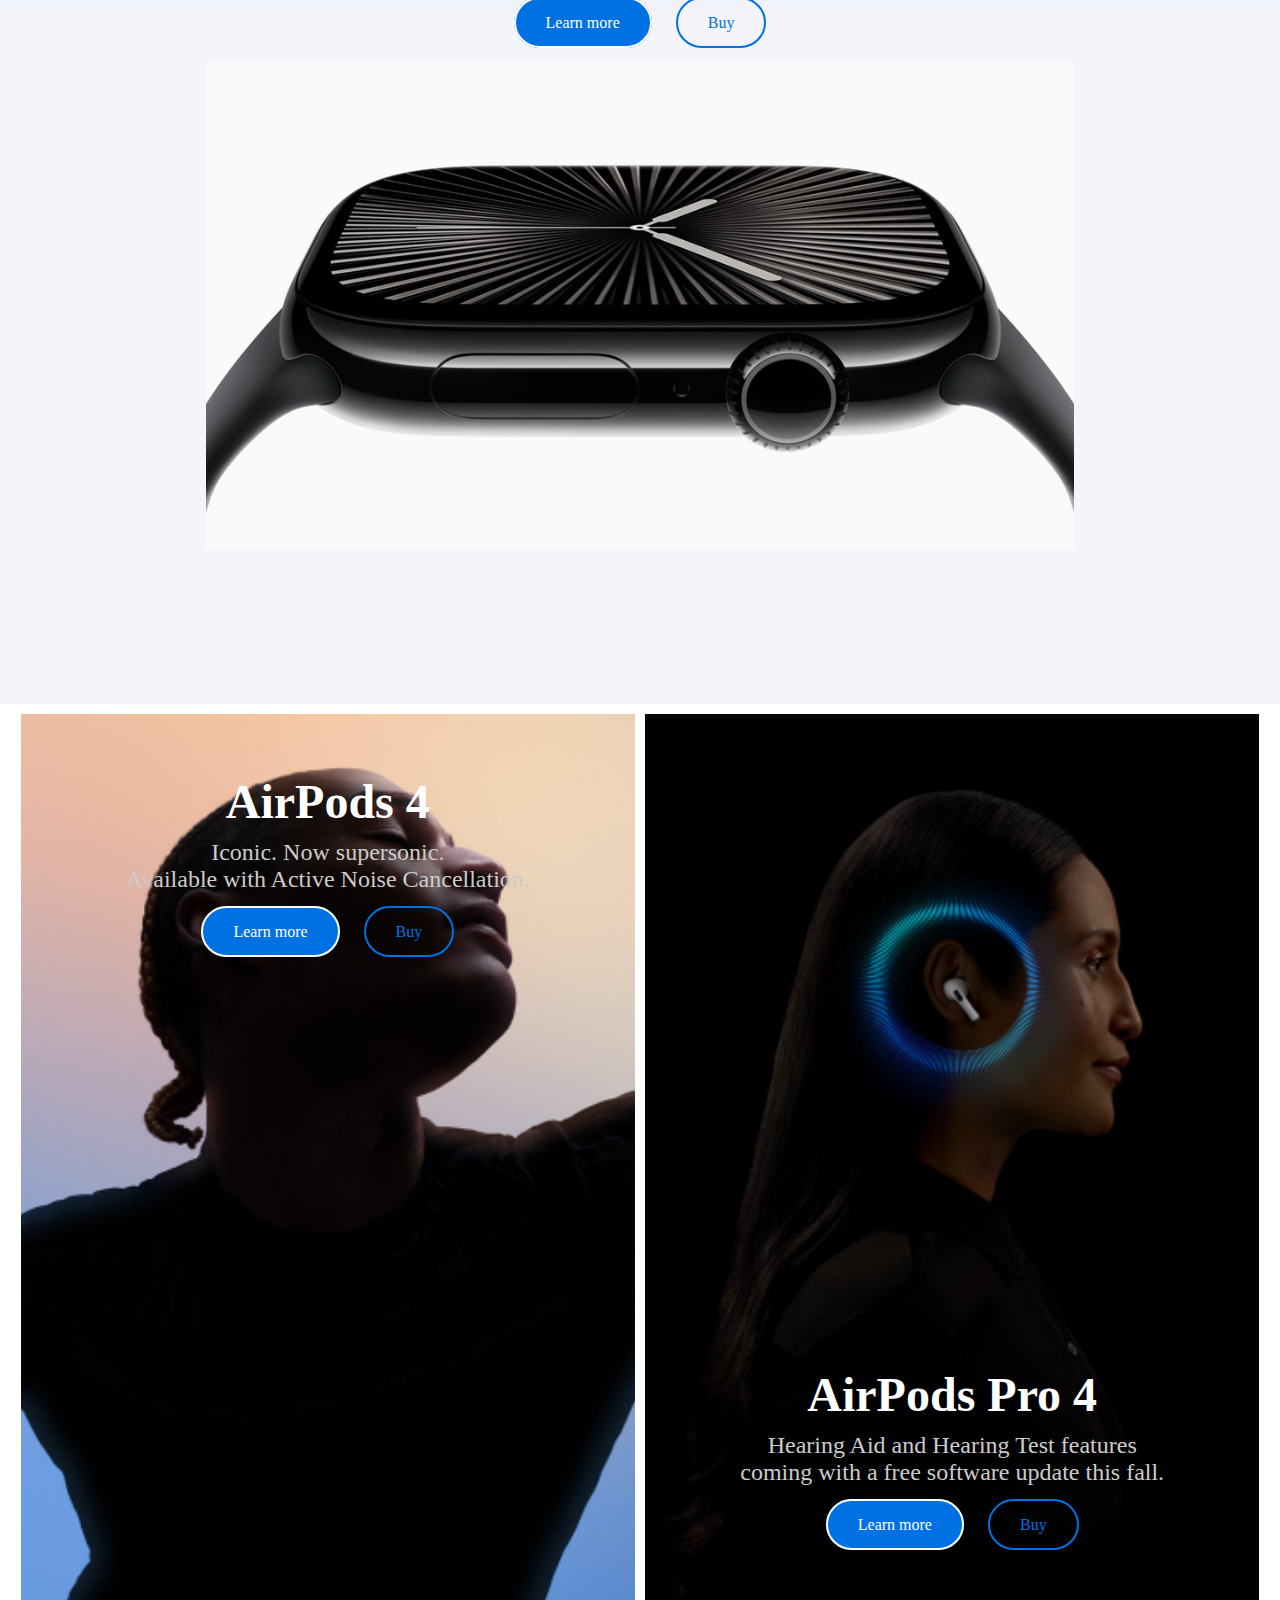
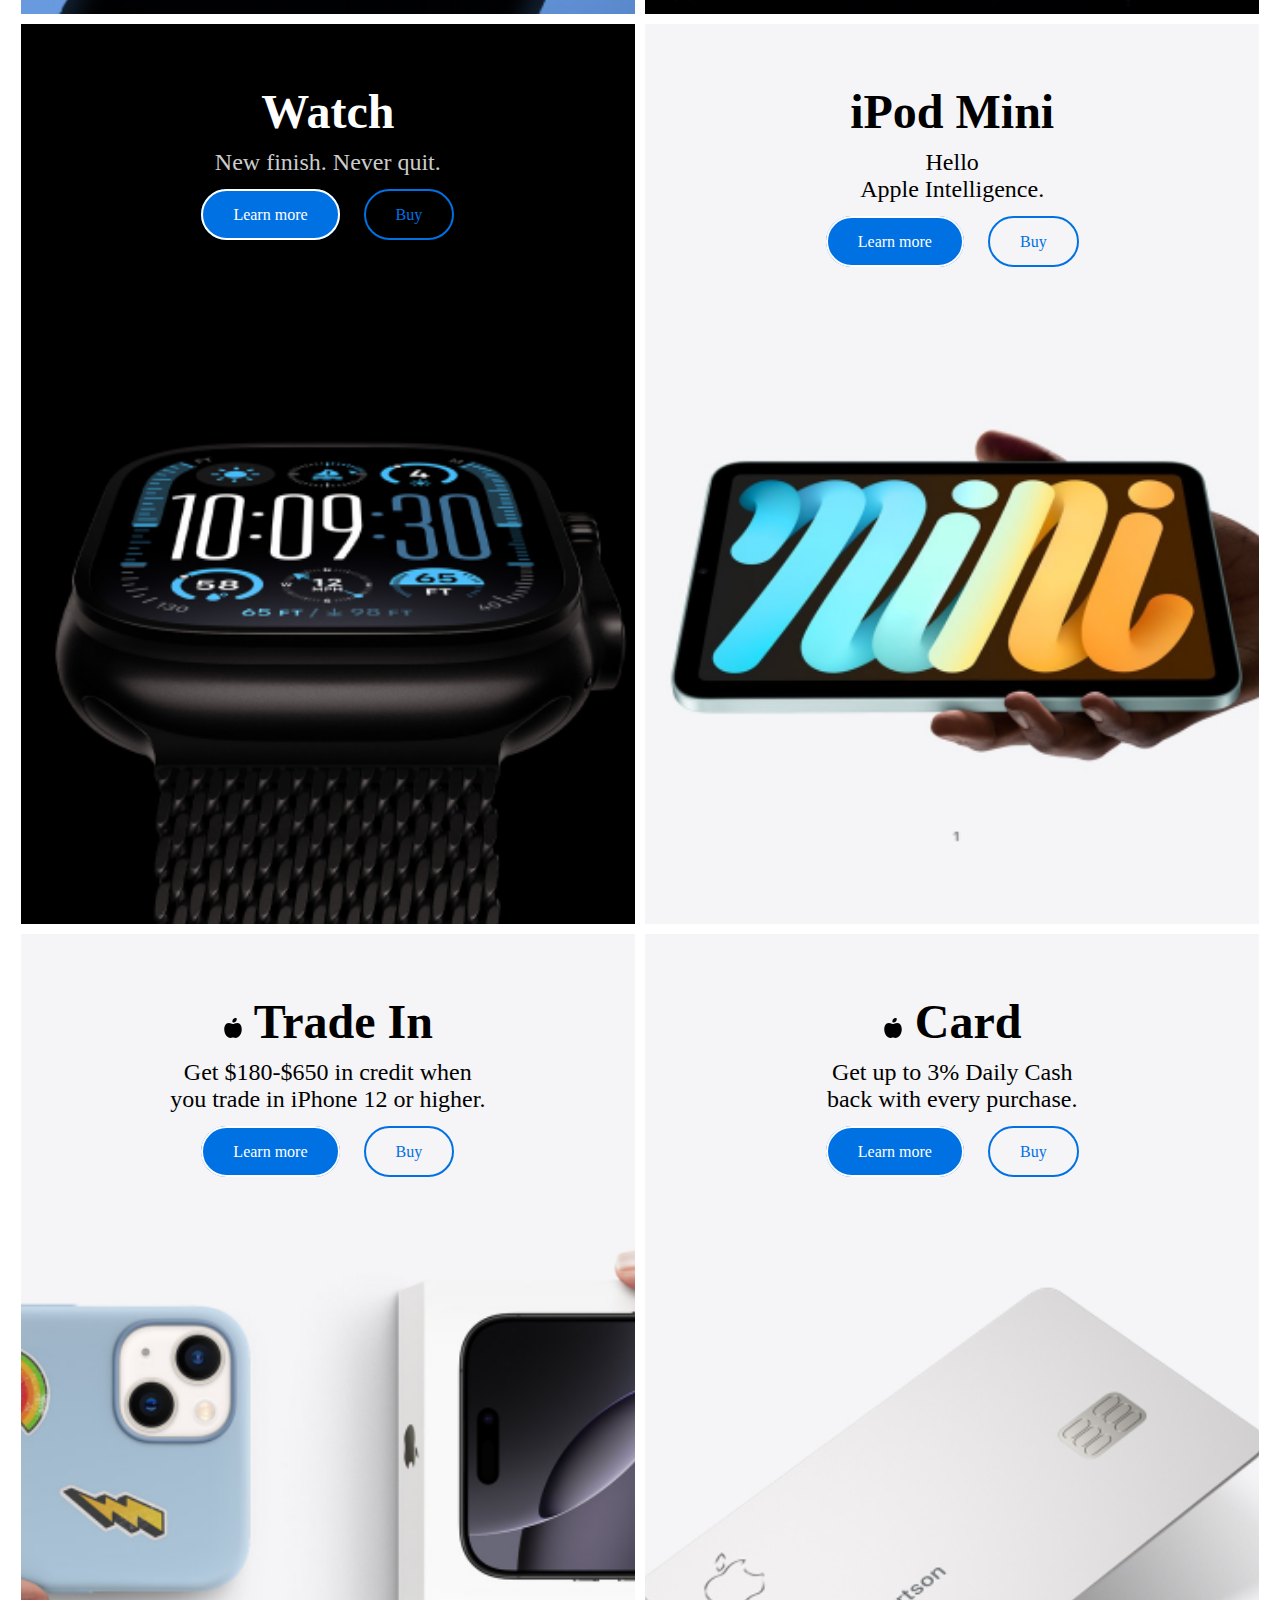
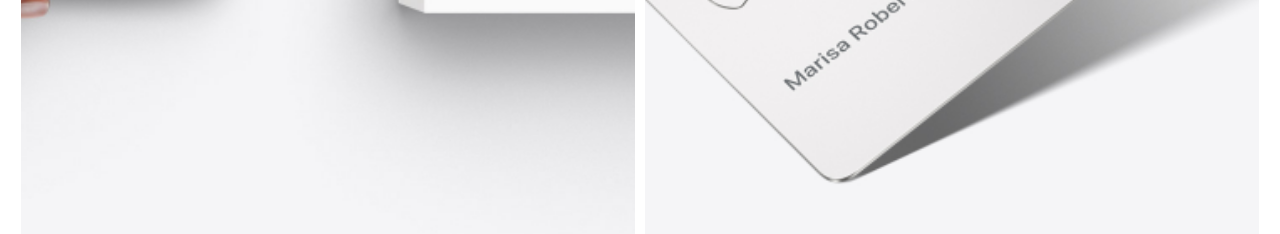
==== commit e3ea3ee1: "Assignment 3 Done Apple Website Clone" ====
--- a/Assignments/Apple-Clone/index.html
+++ b/Assignments/Apple-Clone/index.html
@@ -49,7 +49,7 @@
     </header>
 
     <main>
-       <!-- section 0  -->
+       <!-- section 0 
        <section class="hero0">
         <div class="hero-content">
           <div class="topdiv">
@@ -63,7 +63,7 @@
          
           <p class="subtitle">Hello, Apple Intelligence.</p>
         </div>
-      </section>
+      </section> -->
       <!-- section 1  -->
       <section class="hero">
         <div class="hero-content">
@@ -116,7 +116,7 @@
       <!-- section 4 -->
       <section class="section4">
 
-        <div class="sections section1">
+        <div style="display: flex;align-items: start; padding-top: 50px;" class="sections section1">
             <div class="hero-content">
                 <h1>AirPods 4</h1>
                 <p class="subtitle">
@@ -129,69 +129,69 @@
             </div>
         </div>
     
-        <div class="sections section2">
-            <div class="hero-content">
-                <h1>AirPods 4</h1>
-                <p class="subtitle">
-                    Iconic. Now supersonic.<br />Available with Active Noise Cancellation.
-                </p>
-                <div class="hero-buttons">
-                    <a href="#" class="btn">Learn More</a>
-                    <a href="#" class="btn buy-btn">Buy</a>
-                </div>
-            </div>
-        </div>
-    
-        <div class="sections section3">
-            <div class="hero-content">
-                <h1>AirPods 4</h1>
-                <p class="subtitle">
-                    Iconic. Now supersonic.<br />Available with Active Noise Cancellation.
-                </p>
-                <div class="hero-buttons">
-                    <a href="#" class="btn">Learn More</a>
-                    <a href="#" class="btn buy-btn">Buy</a>
-                </div>
-            </div>
-        </div>
-    
-        <div class="sections sectionf">
-            <div class="hero-content">
-                <h1>AirPods 4</h1>
-                <p class="subtitle">
-                    Iconic. Now supersonic.<br />Available with Active Noise Cancellation.
-                </p>
-                <div class="hero-buttons">
-                    <a href="#" class="btn">Learn More</a>
-                    <a href="#" class="btn buy-btn">Buy</a>
-                </div>
-            </div>
-        </div>
-    
-        <div class="sections section5">
-            <div class="hero-content">
-                <h1>AirPods 4</h1>
-                <p class="subtitle">
-                    Iconic. Now supersonic.<br />Available with Active Noise Cancellation.
-                </p>
-                <div class="hero-buttons">
-                    <a href="#" class="btn">Learn More</a>
-                    <a href="#" class="btn buy-btn">Buy</a>
-                </div>
-            </div>
-        </div>
-    
-        <div class="sections section6">
-            <div class="hero-content">
-                <h1>AirPods 4</h1>
-                <p class="subtitle">
-                    Iconic. Now supersonic.<br />Available with Active Noise Cancellation.
-                </p>
-                <div class="hero-buttons">
-                    <a href="#" class="btn">Learn More</a>
-                    <a href="#" class="btn buy-btn">Buy</a>
-                </div>
-            </div>
+        <div style="display: flex;align-items: end; padding-bottom: 50px;"  class="sections section2">
+          <div class="hero-content">
+            <h1>AirPods Pro 4</h1>
+            <p class="subtitle">
+              Hearing Aid and Hearing Test features <br />coming with a free software update this fall.
+            </p>
+            <div class="hero-buttons">
+              <a href="#" class="btn learn-more">Learn more</a>
+              <a style="color: #0071e3" href="#" class="btn buy">Buy</a>
+            </div>
+        </div>
+        </div>
+    
+        <div style="display: flex;align-items: start; padding-top: 50px;" class="sections section3">
+          <div class="hero-content">
+            <h1>Watch</h1>
+            <p class="subtitle">
+              New finish. Never quit.<br />
+            </p>
+            <div class="hero-buttons">
+              <a href="#" class="btn learn-more">Learn more</a>
+              <a style="color: #0071e3" href="#" class="btn buy">Buy</a>
+            </div>
+        </div>
+        </div>
+    
+        <div style="display: flex;align-items: start; padding-top: 50px; color: black;" class="sections sectionf">
+          <div class="hero-content">
+            <h1 style="color:black;">iPod Mini</h1>
+            <p style="color:black;" class="subtitle">
+                Hello<br />Apple Intelligence.
+            </p>
+            <div class="hero-buttons">
+              <a href="#" class="btn learn-more">Learn more</a>
+              <a style="color: #0071e3" href="#" class="btn buy">Buy</a>
+            </div>
+        </div>
+        </div>
+    
+        <div style="display: flex;align-items: start; padding-top: 50px;" class="sections section5">
+          <div class="hero-content">
+            <h1 style="color:black;"> <span><img  class="icon" src="./assets/apple-whole-solid.svg" alt=""></span> Trade In</h1>
+            <p style="color:black;" class="subtitle">
+              Get $180-$650 in credit when <br />you trade in iPhone 12 or higher.
+            </p>
+            <div class="hero-buttons">
+              <a href="#" class="btn learn-more">Learn more</a>
+              <a style="color: #0071e3" href="#" class="btn buy">Buy</a>
+            </div>
+        </div>
+        </div>
+    
+        <div style="display: flex;align-items: start; padding-top: 50px;" class="sections section6">
+          <div class="hero-content">
+            <h1 style="color:black;"> <span><img  class="icon" src="./assets/apple-whole-solid.svg" alt=""></span> Card</h1>
+            <p style="color:black;" class="subtitle">
+              Get up to 3% Daily Cash <br />back with every purchase.
+            </p>
+            <div class="hero-buttons">
+              <a href="#" class="btn learn-more">Learn more</a>
+              <a style="color: #0071e3" href="#" class="btn buy">Buy</a>
+            </div>
+        </div>
         </div>
     
     </section>
--- a/Assignments/Apple-Clone/style.css
+++ b/Assignments/Apple-Clone/style.css
@@ -215,14 +215,14 @@
   background-size: cover;
 }
 .section5 {
-  background-image: url(./assets/);
+  background-image: url(./assets/12p.png);
   background-position: center;
   background-repeat: no-repeat;
   background-size: cover;
 }
 .section6 {
-  /* background-image: url(./assets/image6.png); */
-  background-position: center;
-  background-repeat: no-repeat;
-  background-size: cover;
-}
+  background-image: url(./assets/card.png);
+  background-position: center;
+  background-repeat: no-repeat;
+  background-size: cover;
+}
